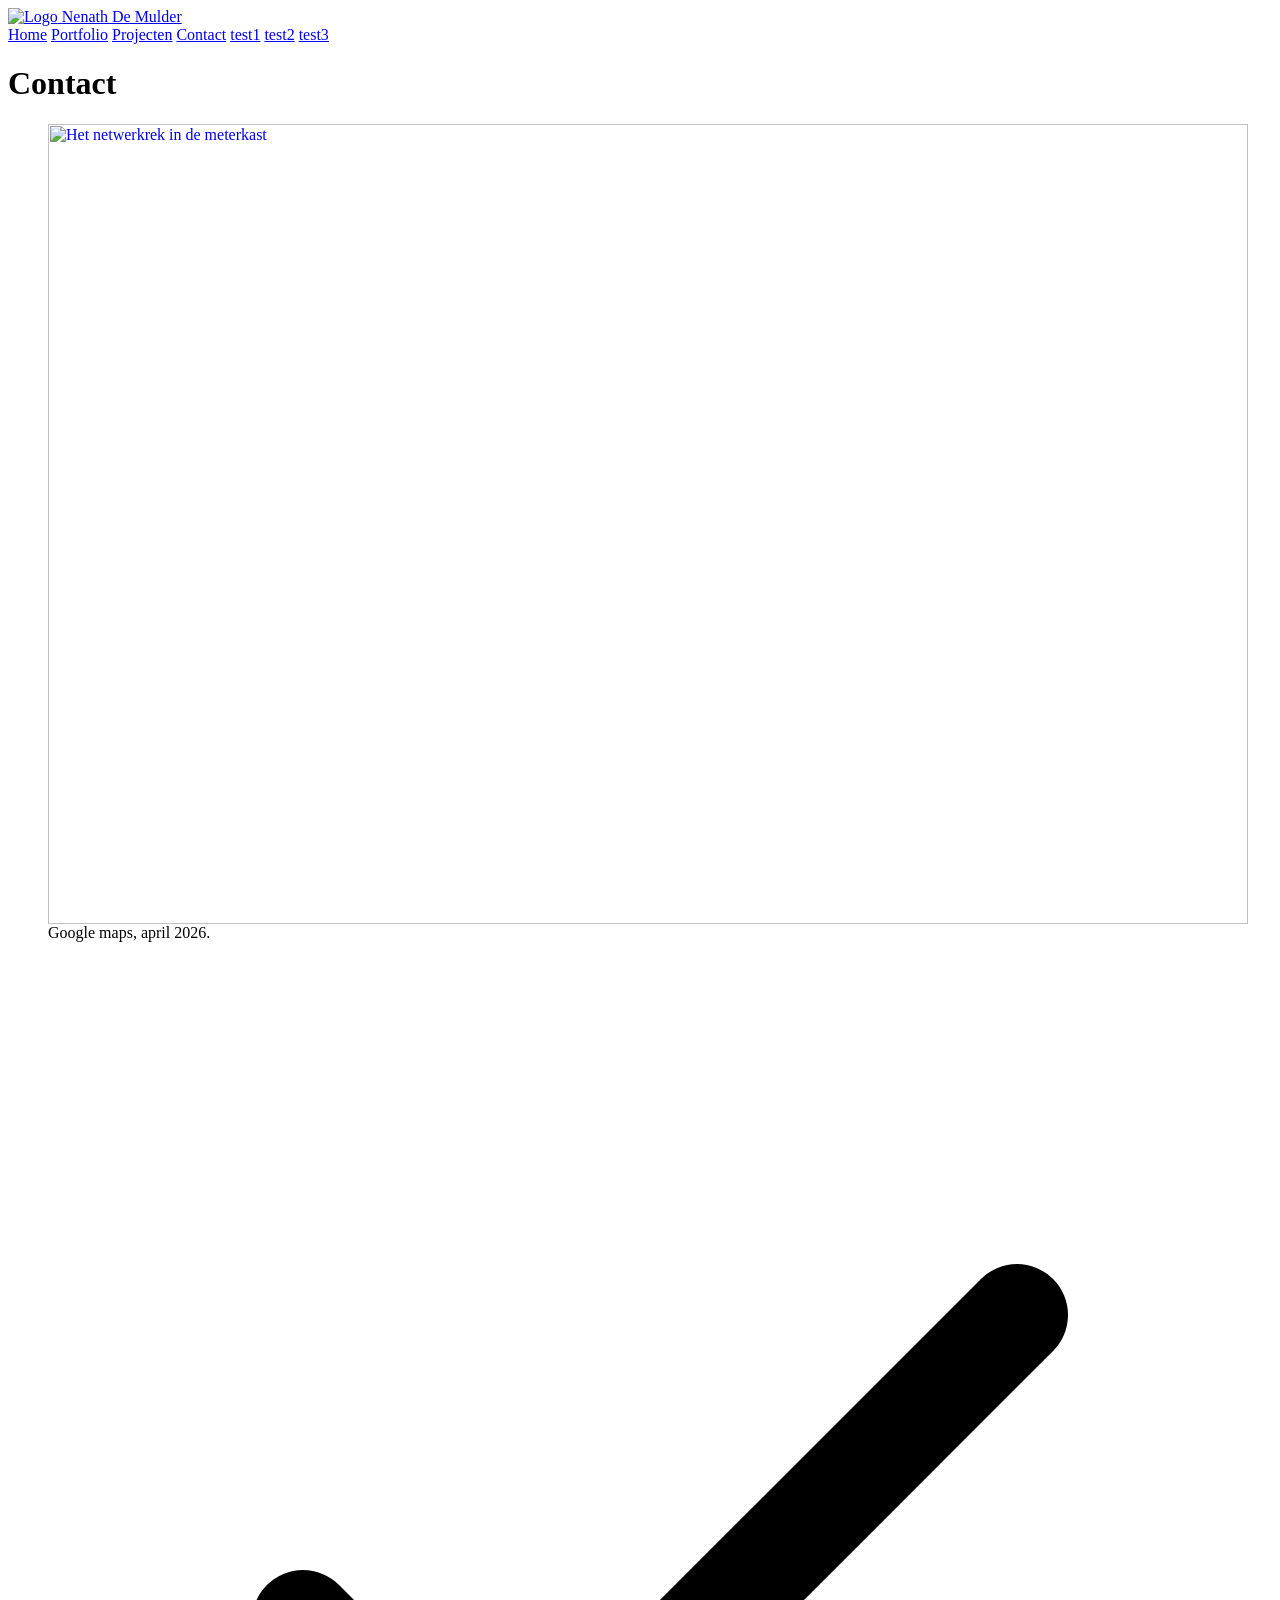
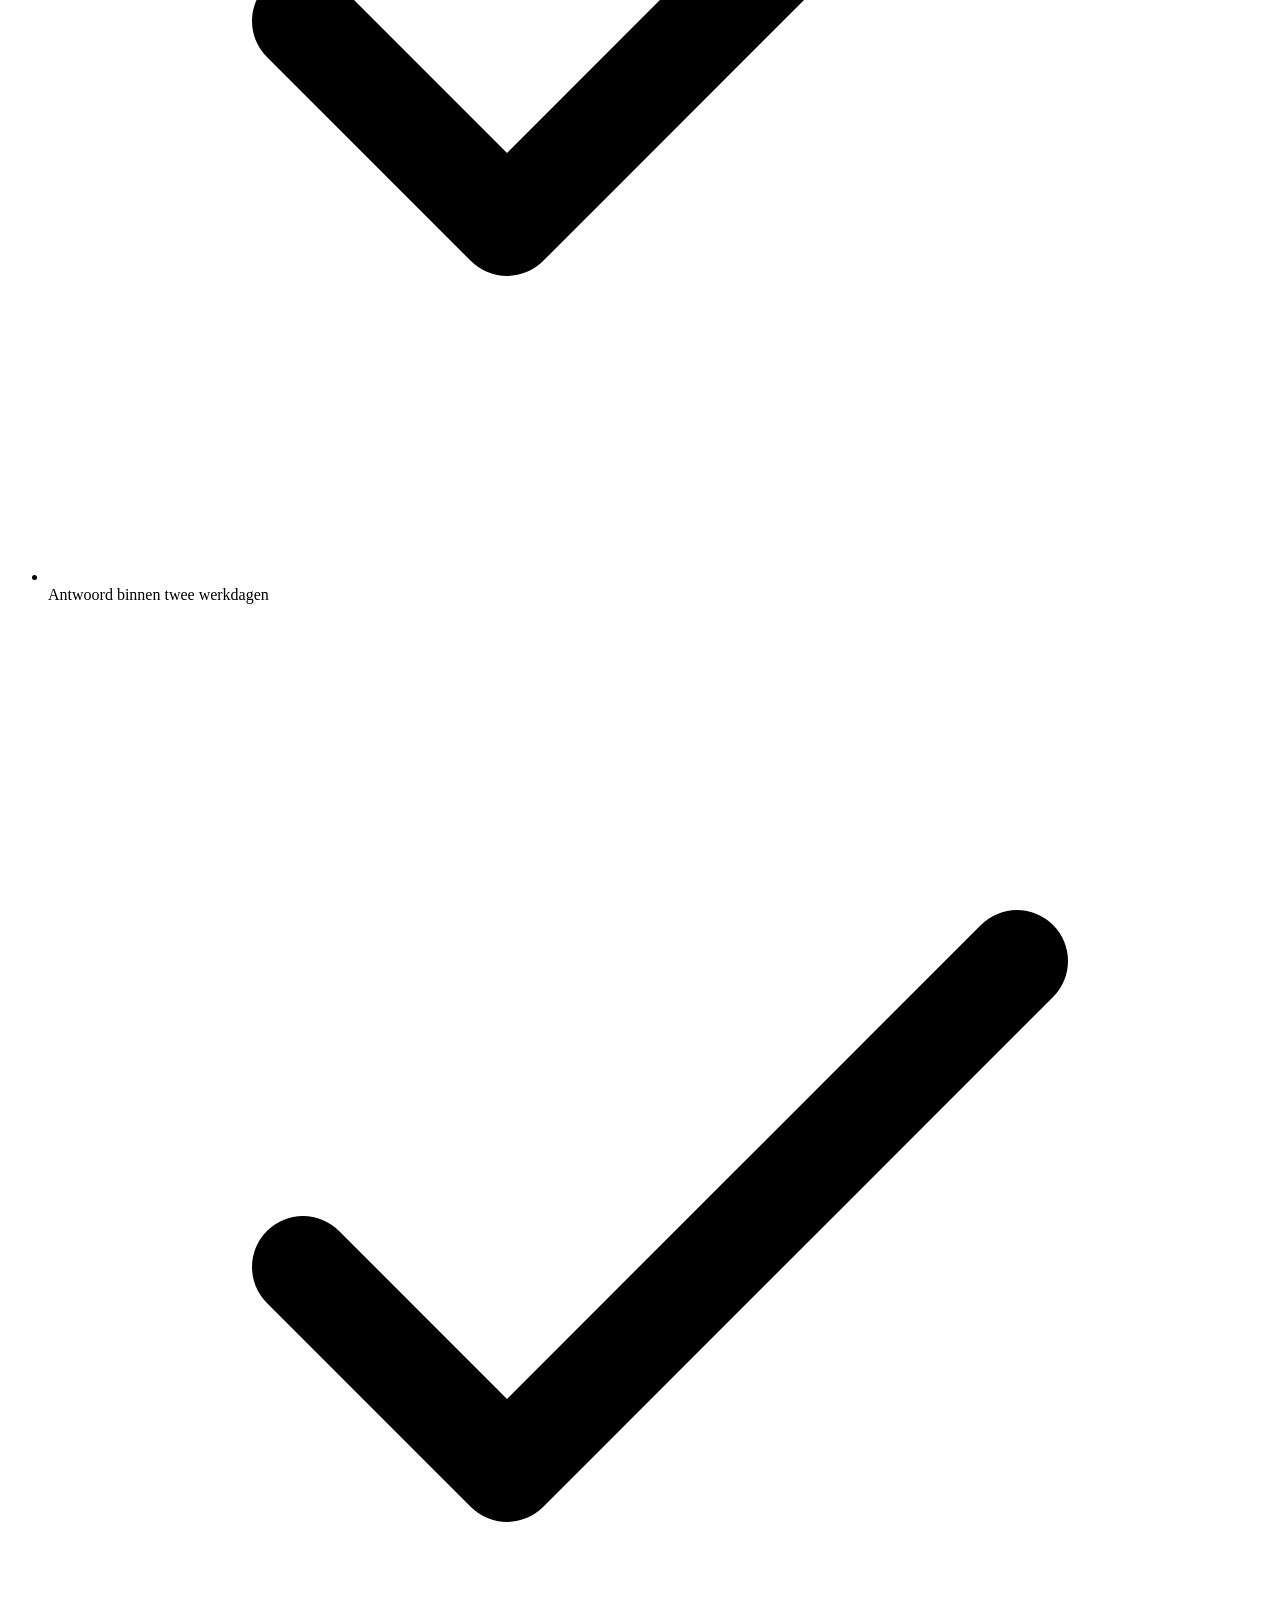
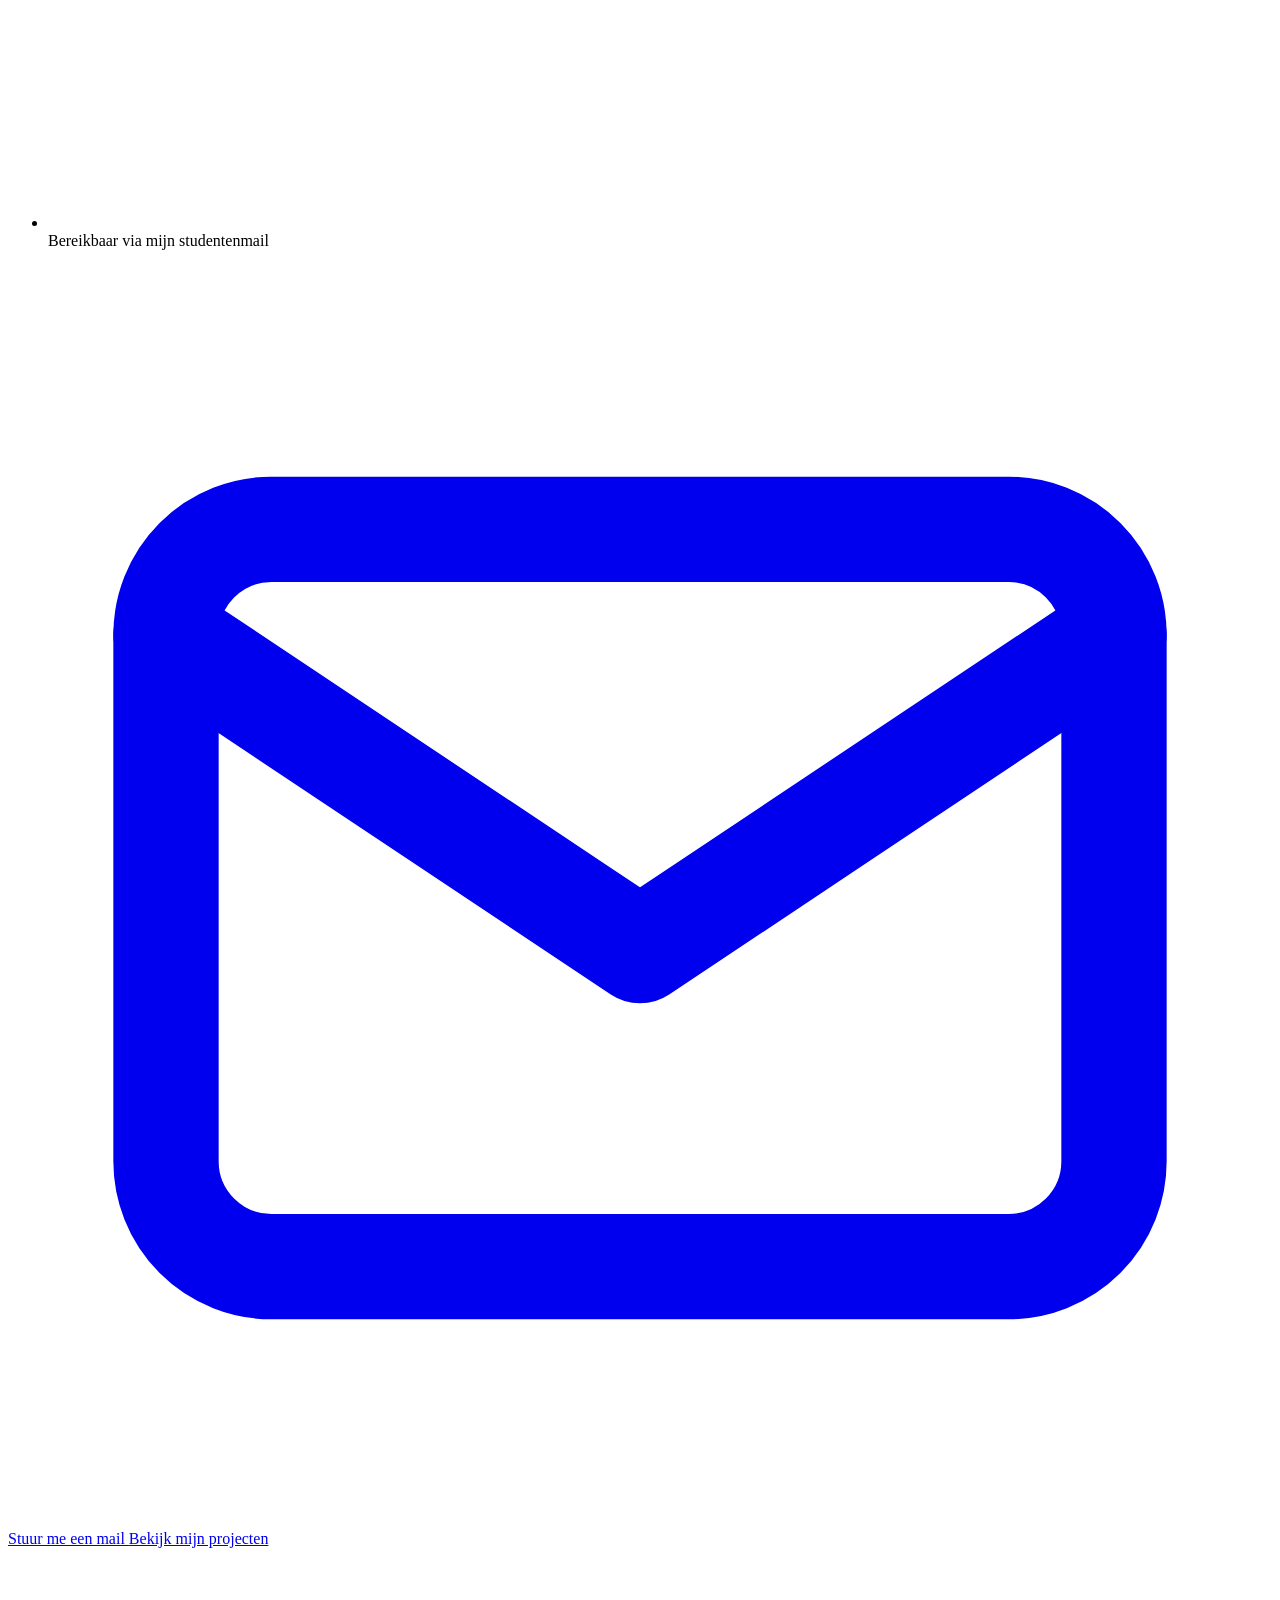
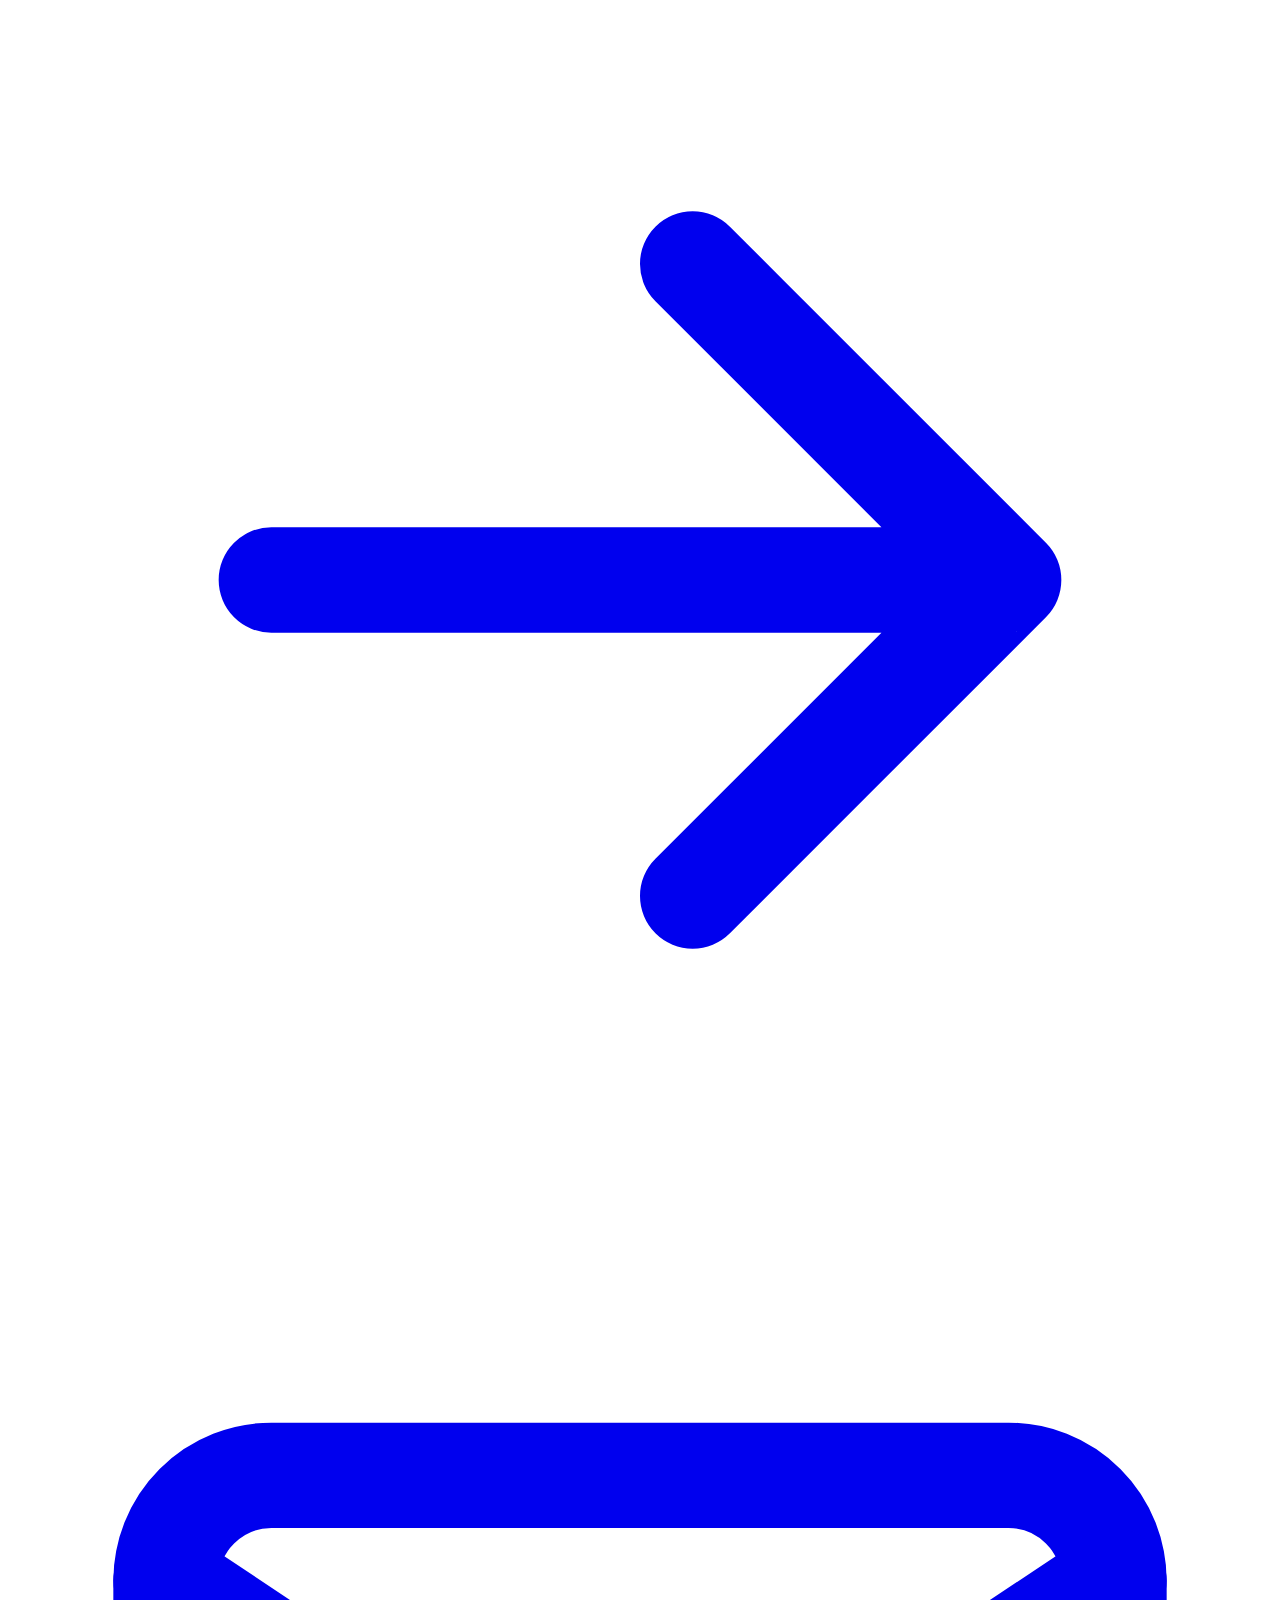
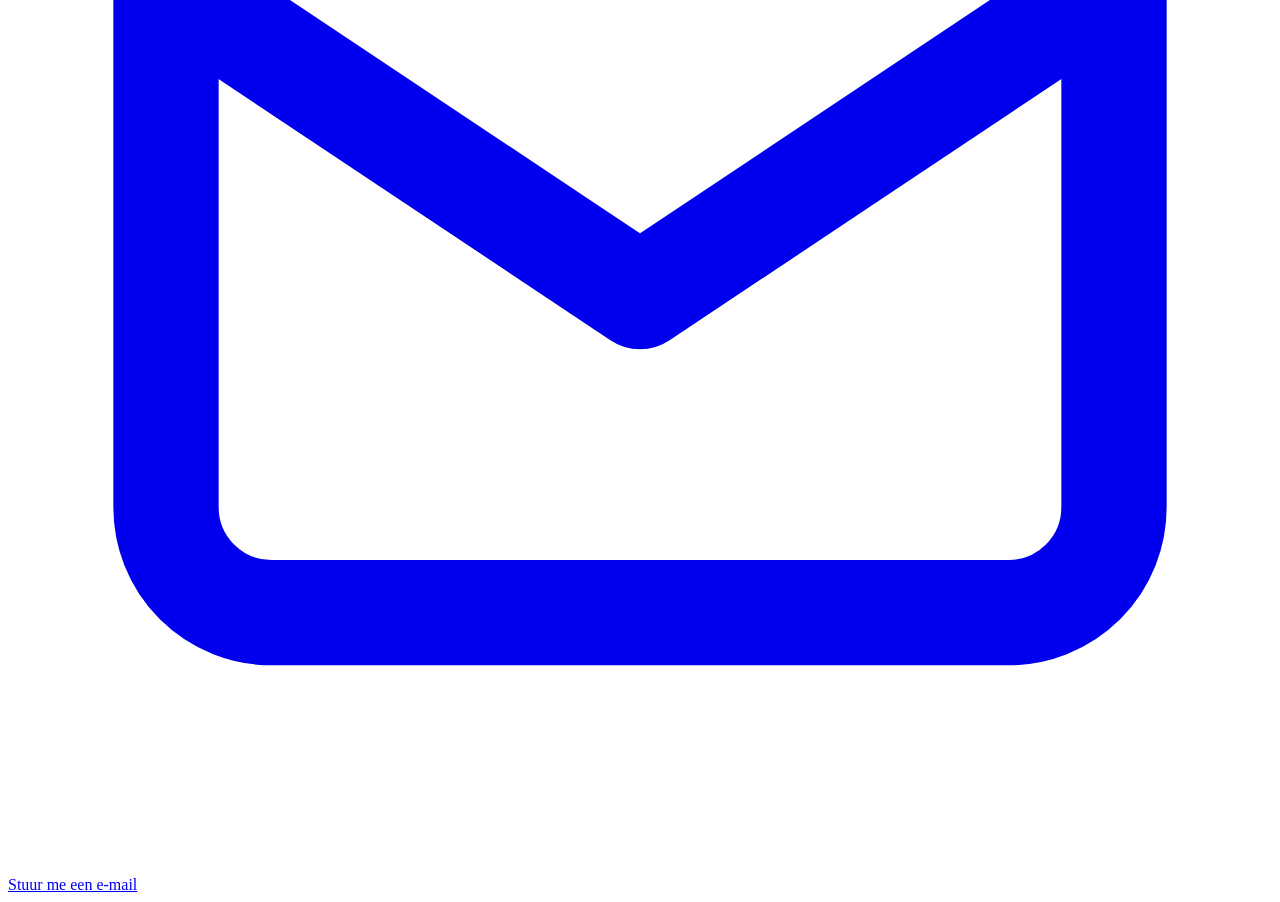
==== test1.html @ dd0e6a49 "eerste versie van mij portfolio" ====
<html lang="nl-BE" class="scroll-smooth">
<head>
    <meta charset="UTF-8">
    <meta name="viewport" content="width=device-width, initial-scale=1.0">
    <title>Home - Nenath De Mulder</title>
    <link rel="stylesheet" href="css/tailwind.css">
    <link rel="stylesheet" href="css/style.css">
</head>

<body class="bg-gray-50 text-gray-800 flex flex-col min-h-screen">

   
    <header class="bg-blue-800 text-white p-4 shadow-md sticky top-0 z-50">
        <div class="max-w-6xl mx-auto flex flex-wrap items-center justify-between gap-4">
            
            
            <a href="#" class="flex items-center gap-3 hover:opacity-90 transition-opacity" title="Naar boven">
                <img src="images/LOGO.png" alt="Logo" class="h-8 w-auto object-contain">
                <span class="font-bold text-lg tracking-wide">Nenath De Mulder</span>
            </a>

            <nav class="flex flex-wrap items-center gap-4 text-sm font-medium">
                <a href="index.html" class="font-bold hover:text-green-700 transition-colors">Home</a>
                <a href="portfolio.html" class="hover:text-green-700 transition-colors">Portfolio</a>
                <a href="projecten.html" class="hover:text-green-700 transition-colors">Projecten</a>
                <a href="contact.html" class="underline hover:text-green-700 transition-colors">Contact</a>
                <a href="test1.html" class="hover:text-green-700 transition-colors">test1</a>
                <a href="test2.html" class="hover:text-green-700 transition-colors">test2</a>
                <a href="test3.html" class="hover:text-green-700 transition-colors">test3</a>
            </nav>

        </div>
    </header>
     <main class="max-w-2xl mx-auto px-4 py-8">
        <h1 class="mb-4 text-3xl font-bold">Contact</h1>
            <figure class="mb-6">

    <a href="https://www.google.com/maps/place/Niel/@51.1061073,4.3165136,14.12z/data=!4m6!3m5!1s0x47c3f2059a584e8f:0x95a47d3e81798d24!8m2!3d51.1106688!4d4.3320448!16zL20vMDE0aDBf?entry=ttu&g_ep=EgoyMDI2MTAxOS4wIKXMDSoASAFQAw%3D%3D" class="flex items-center gap-3">
        <img src="images/Niel.png" alt="Het netwerkrek in de meterkast"
                width="1200" height="800" class="w-full rounded-lg">
            
</a>
        <figcaption class="mt-2 text-sm text-gray-600">Google maps,
            april 2026.</figcaption>
            </figure>
                <ul class="mb-6 flex flex-col gap-2 text-gray-700">
                    <li class="flex items-center gap-2">
                    <svg xmlns="http://www.w3.org/2000/svg" viewBox="0 0 24 24" fill="none"
                    stroke="currentColor" stroke-width="2" stroke-linecap="round" stroke-linejoin="round"
                    class="size-5 text-green-700" aria-hidden="true">
                    <path d="M5 13l4 4L19 7"/>
                    </svg>
                    Antwoord binnen twee werkdagen
                    </li>
                    <li class="flex items-center gap-2">
                    <svg xmlns="http://www.w3.org/2000/svg" viewBox="0 0 24 24" fill="none"
                    stroke="currentColor" stroke-width="2" stroke-linecap="round" stroke-linejoin="round"
                    class="size-5 text-green-700" aria-hidden="true">
                    <path d="M5 13l4 4L19 7"/>
                    </svg>
                    Bereikbaar via mijn studentenmail
                    </li>
                    </ul>
            <div class="flex flex-wrap items-center gap-3">
                     <a href="mailto:lotte.peeters@student.ap.be" class="inline-flex items-center
                    gap-2 rounded-lg bg-blue-700 px-4 py-2 text-white hover:bg-blue-800">
                    <svg xmlns="http://www.w3.org/2000/svg" viewBox="0 0 24 24" fill="none"
                    stroke="currentColor" stroke-width="2" stroke-linecap="round" stroke-linejoin="round"
                    class="size-5" aria-hidden="true">
                    <rect x="3" y="5" width="18" height="14" rx="2"/>
                    <path d="m3 7 9 6 9-6"/>
                    </svg>
                    Stuur me een mail
                    </a>
                <a href="projecten.html" class="inline-flex items-center gap-2 rounded-lg border
                border-gray-300 bg-white px-4 py-2 text-gray-800 hover:bg-gray-100">
                Bekijk mijn projecten
                <svg xmlns="http://www.w3.org/2000/svg" viewBox="0 0 24 24" fill="none"
                stroke="currentColor" stroke-width="2" stroke-linecap="round" stroke-linejoin="round"
                class="size-5" aria-hidden="true">
                <path d="M5 12h14M13 6l6 6-6 6"/>
                </svg>
                </a>
                    <a href="mailto:lotte.peeters@student.ap.be" class="inline-flex rounded-full p-2
                    text-blue-700 hover:bg-blue-50">
                    <svg xmlns="http://www.w3.org/2000/svg" viewBox="0 0 24 24" fill="none"
                    stroke="currentColor" stroke-width="2" stroke-linecap="round" stroke-linejoin="round"
                    class="size-6" aria-hidden="true">
                    <rect x="3" y="5" width="18" height="14" rx="2"/>
                    <path d="m3 7 9 6 9-6"/>
                    </svg>
                    <span class="sr-only">Stuur me een e-mail</span>
                    </a>
</div>

</main>

</body>

</html>
---- css/style.css ----
:root {
--kleur-ap: #e6007e;
--font-kop: "Poppins", sans-serif;
}
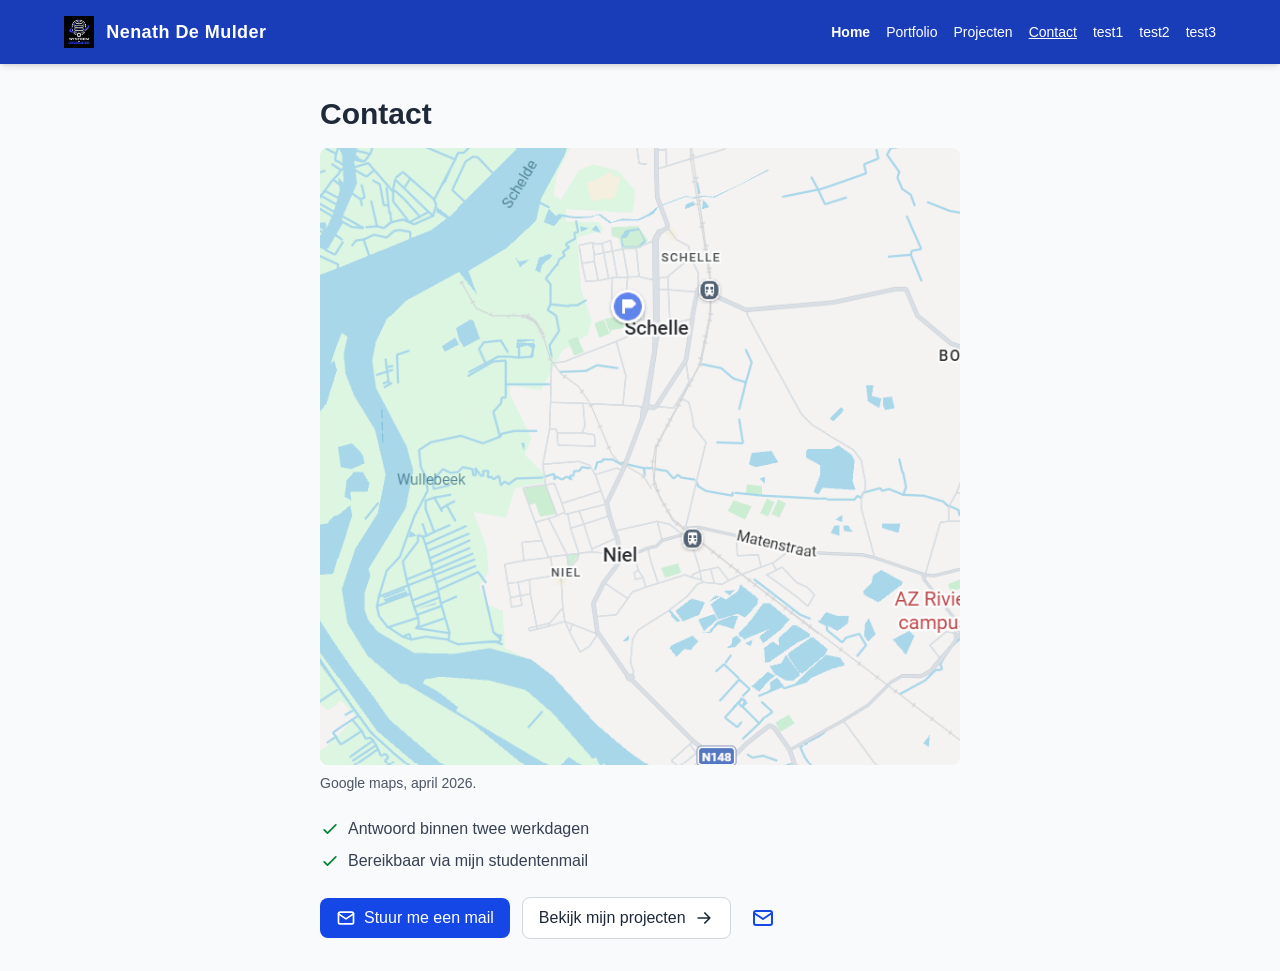
==== commit ce62bd63: "tweede versie test" ====
--- a/test1.html
+++ b/test1.html
@@ -15,7 +15,7 @@
             
             
             <a href="#" class="flex items-center gap-3 hover:opacity-90 transition-opacity" title="Naar boven">
-                <img src="images/LOGO.png" alt="Logo" class="h-8 w-auto object-contain">
+                <img src="assets/images/LOGO.png" alt="Logo" class="h-8 w-auto object-contain">
                 <span class="font-bold text-lg tracking-wide">Nenath De Mulder</span>
             </a>
 
@@ -36,7 +36,7 @@
             <figure class="mb-6">
 
     <a href="https://www.google.com/maps/place/Niel/@51.1061073,4.3165136,14.12z/data=!4m6!3m5!1s0x47c3f2059a584e8f:0x95a47d3e81798d24!8m2!3d51.1106688!4d4.3320448!16zL20vMDE0aDBf?entry=ttu&g_ep=EgoyMDI2MTAxOS4wIKXMDSoASAFQAw%3D%3D" class="flex items-center gap-3">
-        <img src="images/Niel.png" alt="Het netwerkrek in de meterkast"
+        <img src="assets/images/Niel.png" alt="Het netwerkrek in de meterkast"
                 width="1200" height="800" class="w-full rounded-lg">
             
 </a>
